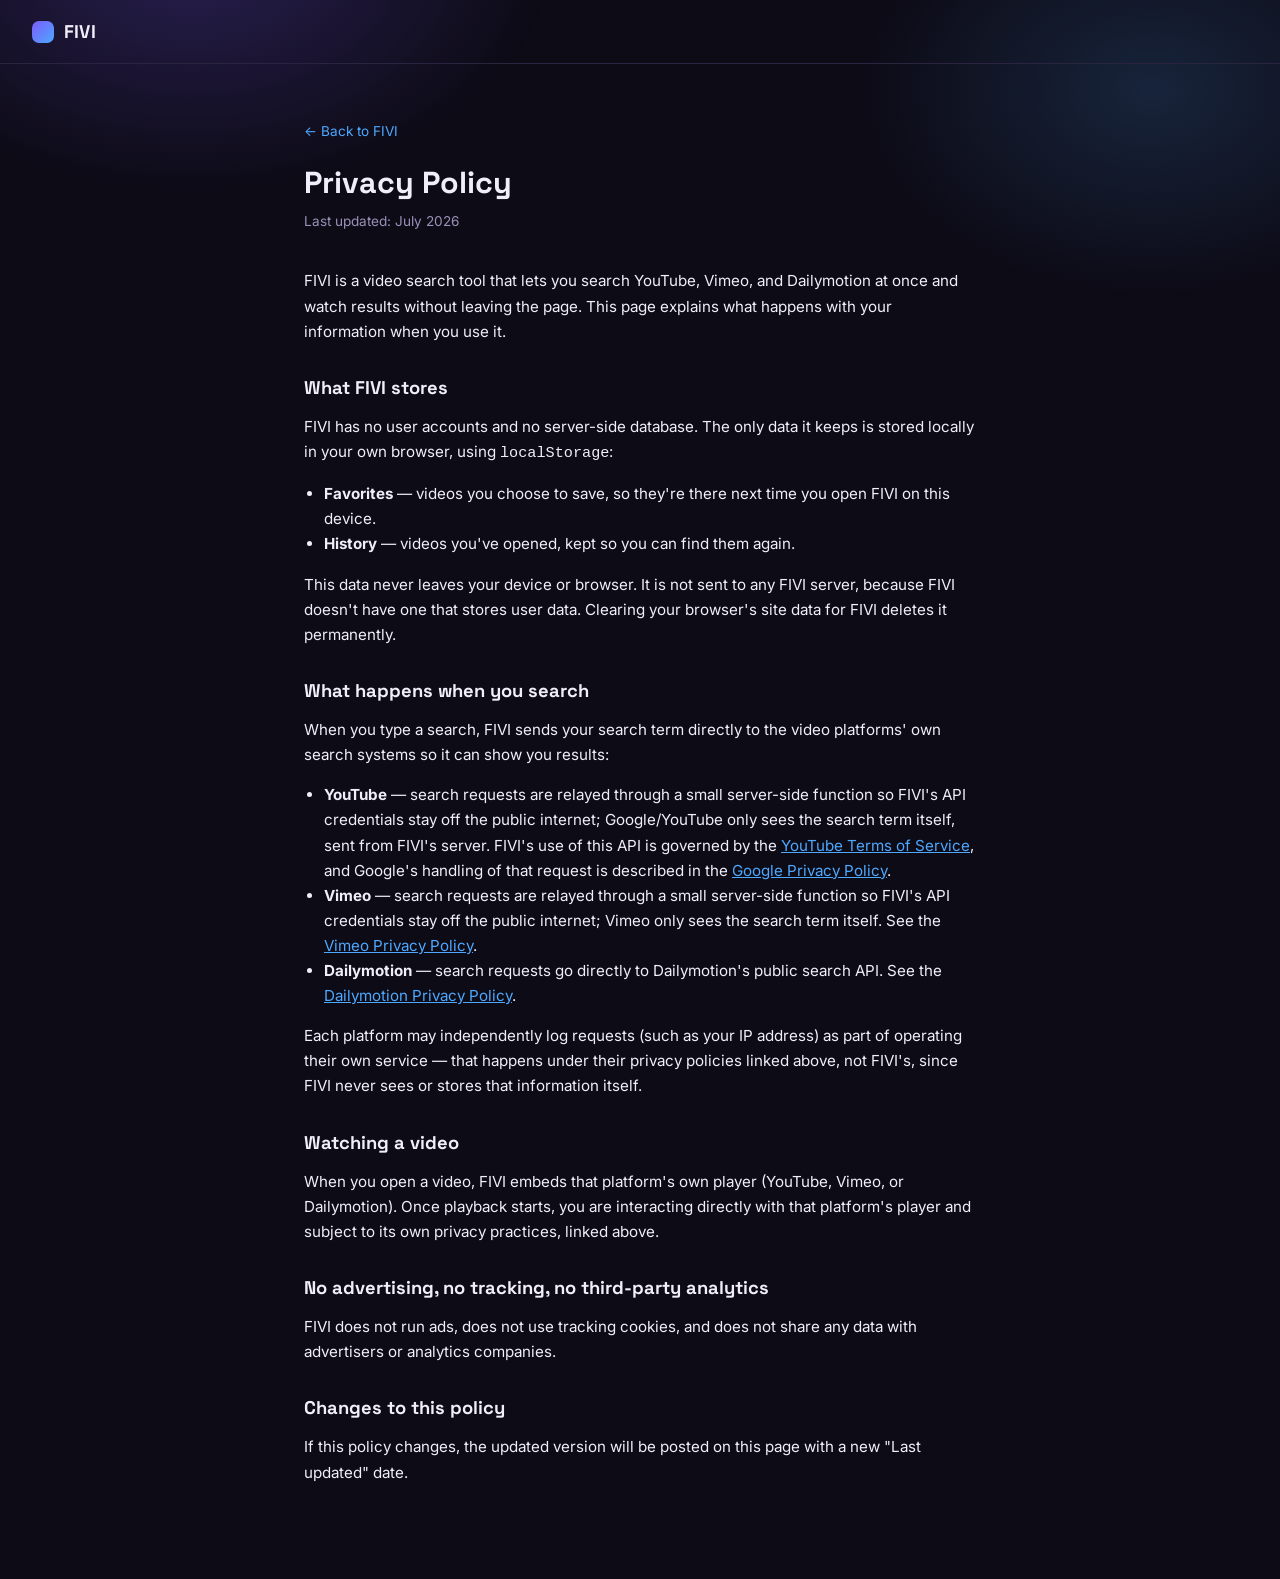
==== privacy.html @ b376f5f0 "Add files via upload" ====
<!DOCTYPE html>
<html lang="en">
<head>
<meta charset="UTF-8">
<meta name="viewport" content="width=device-width, initial-scale=1.0">
<title>Privacy Policy — FIVI</title>
<link rel="preconnect" href="https://fonts.googleapis.com">
<link href="https://fonts.googleapis.com/css2?family=Space+Grotesk:wght@500;600;700&family=Inter:wght@400;500;600&family=JetBrains+Mono:wght@500&display=swap" rel="stylesheet">
<link rel="stylesheet" href="styles.css">
<style>
  .legal{ max-width:720px; margin:0 auto; padding:56px 24px 80px; position:relative; z-index:1; }
  .legal h1{ font-family:var(--font-display); font-size:1.9rem; margin:0 0 8px; }
  .legal .updated{ color:var(--muted); font-size:0.85rem; margin:0 0 36px; }
  .legal h2{ font-family:var(--font-display); font-size:1.15rem; margin:32px 0 10px; }
  .legal p, .legal li{ color:var(--text); font-size:0.95rem; line-height:1.65; }
  .legal ul{ padding-left:20px; margin:10px 0; }
  .legal a{ color:var(--blue); }
  .back-link{ display:inline-block; margin-bottom:24px; color:var(--muted); font-size:0.85rem; text-decoration:none; }
  .back-link:hover{ color:var(--text); }
</style>
</head>
<body>

<div class="bg-glow"></div>

<header class="topbar">
  <div class="brand">
    <span class="brand-mark"></span>
    <span class="brand-name">FIVI</span>
  </div>
</header>

<main class="legal">
  <a class="back-link" href="index.html">← Back to FIVI</a>
  <h1>Privacy Policy</h1>
  <p class="updated">Last updated: July 2026</p>

  <p>
    FIVI is a video search tool that lets you search YouTube, Vimeo, and Dailymotion
    at once and watch results without leaving the page. This page explains what
    happens with your information when you use it.
  </p>

  <h2>What FIVI stores</h2>
  <p>
    FIVI has no user accounts and no server-side database. The only data it keeps
    is stored locally in your own browser, using <code>localStorage</code>:
  </p>
  <ul>
    <li><strong>Favorites</strong> — videos you choose to save, so they're there next time you open FIVI on this device.</li>
    <li><strong>History</strong> — videos you've opened, kept so you can find them again.</li>
  </ul>
  <p>
    This data never leaves your device or browser. It is not sent to any FIVI
    server, because FIVI doesn't have one that stores user data. Clearing your
    browser's site data for FIVI deletes it permanently.
  </p>

  <h2>What happens when you search</h2>
  <p>
    When you type a search, FIVI sends your search term directly to the video
    platforms' own search systems so it can show you results:
  </p>
  <ul>
    <li>
      <strong>YouTube</strong> — search requests are relayed through a small server-side
      function so FIVI's API credentials stay off the public internet; Google/YouTube
      only sees the search term itself, sent from FIVI's server. FIVI's use of this
      API is governed by the
      <a href="https://www.youtube.com/t/terms" target="_blank" rel="noopener">YouTube Terms of Service</a>,
      and Google's handling of that request is described in the
      <a href="https://www.google.com/policies/privacy" target="_blank" rel="noopener">Google Privacy Policy</a>.
    </li>
    <li>
      <strong>Vimeo</strong> — search requests are relayed through a small server-side
      function so FIVI's API credentials stay off the public internet; Vimeo only
      sees the search term itself. See the
      <a href="https://vimeo.com/privacy" target="_blank" rel="noopener">Vimeo Privacy Policy</a>.
    </li>
    <li>
      <strong>Dailymotion</strong> — search requests go directly to Dailymotion's
      public search API. See the
      <a href="https://legal.dailymotion.com/en/privacy-policy/" target="_blank" rel="noopener">Dailymotion Privacy Policy</a>.
    </li>
  </ul>
  <p>
    Each platform may independently log requests (such as your IP address) as part
    of operating their own service — that happens under their privacy policies
    linked above, not FIVI's, since FIVI never sees or stores that information itself.
  </p>

  <h2>Watching a video</h2>
  <p>
    When you open a video, FIVI embeds that platform's own player (YouTube, Vimeo,
    or Dailymotion). Once playback starts, you are interacting directly with that
    platform's player and subject to its own privacy practices, linked above.
  </p>

  <h2>No advertising, no tracking, no third-party analytics</h2>
  <p>
    FIVI does not run ads, does not use tracking cookies, and does not share any
    data with advertisers or analytics companies.
  </p>

  <h2>Changes to this policy</h2>
  <p>
    If this policy changes, the updated version will be posted on this page with a
    new "Last updated" date.
  </p>
</main>

</body>
</html>
---- styles.css ----
:root{
  --bg:#0d0b16;
  --panel:#161225;
  --panel-2:#1d1830;
  --border:#2a2440;
  --text:#f1eefb;
  --muted:#9a90b8;
  --violet:#7c5cfc;
  --blue:#4ea8ff;
  --youtube:#ff5470;
  --vimeo:#4ecdc4;
  --twitch:#a78bfa;
  --dailymotion:#ffb347;

  --font-display:'Space Grotesk', sans-serif;
  --font-body:'Inter', sans-serif;
  --font-mono:'JetBrains Mono', monospace;
}

*{box-sizing:border-box;}
html,body{margin:0;padding:0;}

body{
  background:var(--bg);
  color:var(--text);
  font-family:var(--font-body);
  min-height:100vh;
  position:relative;
  overflow-x:hidden;
}

.bg-glow{
  position:fixed;
  inset:0;
  z-index:0;
  background:
    radial-gradient(600px 400px at 15% -5%, rgba(124,92,252,0.25), transparent 60%),
    radial-gradient(500px 350px at 90% 10%, rgba(78,168,255,0.16), transparent 60%);
  pointer-events:none;
}

@media (prefers-reduced-motion: no-preference){
  .bg-glow{ animation:drift 18s ease-in-out infinite alternate; }
}
@keyframes drift{
  from{ opacity:0.85; }
  to{ opacity:1; transform:translateY(10px); }
}

header,main,.player-overlay{ position:relative; z-index:1; }

/* ---------- Topbar ---------- */
.topbar{
  display:flex;
  align-items:center;
  justify-content:space-between;
  padding:20px 32px;
  border-bottom:1px solid var(--border);
}
.brand{ display:flex; align-items:center; gap:10px; }
.brand-mark{
  width:22px; height:22px; border-radius:7px;
  background:linear-gradient(135deg, var(--violet), var(--blue));
  display:inline-block;
}
.brand-name{
  font-family:var(--font-display);
  font-weight:700;
  font-size:1.15rem;
  letter-spacing:0.01em;
}
.tabs{ display:flex; gap:4px; background:var(--panel); padding:4px; border-radius:12px; border:1px solid var(--border); }
.tab{
  background:transparent; border:none; color:var(--muted);
  font-family:var(--font-body); font-weight:600; font-size:0.9rem;
  padding:8px 16px; border-radius:9px; cursor:pointer;
  transition:background .15s ease, color .15s ease;
}
.tab:hover{ color:var(--text); }
.tab.active{ background:var(--panel-2); color:var(--text); }

/* ---------- Hero / search ---------- */
.search-hero{
  max-width:760px;
  margin:64px auto 32px;
  padding:0 24px;
  text-align:center;
}
.search-hero h1{
  font-family:var(--font-display);
  font-size:2.4rem;
  line-height:1.2;
  font-weight:700;
  margin:0 0 12px;
}
.accent{
  background:linear-gradient(90deg, var(--violet), var(--blue));
  -webkit-background-clip:text;
  background-clip:text;
  color:transparent;
}
.sub{ color:var(--muted); font-size:1rem; margin:0 0 32px; }

.search-bar{
  display:flex;
  align-items:center;
  gap:10px;
  background:var(--panel);
  border:1px solid var(--border);
  border-radius:14px;
  padding:6px 8px 6px 16px;
  transition:border-color .15s ease, box-shadow .15s ease;
}
.search-bar:focus-within{
  border-color:var(--violet);
  box-shadow:0 0 0 3px rgba(124,92,252,0.18);
}
.search-icon{ width:18px; height:18px; color:var(--muted); flex-shrink:0; }
.search-bar input{
  flex:1;
  background:transparent;
  border:none;
  outline:none;
  color:var(--text);
  font-family:var(--font-body);
  font-size:1rem;
  padding:10px 0;
}
.search-bar input::placeholder{ color:var(--muted); }
.search-bar button{
  background:linear-gradient(90deg, var(--violet), var(--blue));
  border:none;
  color:#0d0b16;
  font-family:var(--font-body);
  font-weight:600;
  font-size:0.9rem;
  padding:10px 20px;
  border-radius:10px;
  cursor:pointer;
  transition:opacity .15s ease;
}
.search-bar button:hover{ opacity:0.88; }

.platform-pills{
  display:flex;
  flex-wrap:wrap;
  justify-content:center;
  gap:8px;
  margin-top:20px;
}
.pill{
  display:flex; align-items:center; gap:7px;
  background:var(--panel);
  border:1px solid var(--border);
  color:var(--muted);
  font-family:var(--font-mono);
  font-size:0.78rem;
  letter-spacing:0.02em;
  padding:7px 14px;
  border-radius:999px;
  cursor:pointer;
  transition:border-color .15s ease, color .15s ease, background .15s ease;
}
.pill:hover{ color:var(--text); }
.pill.active{
  color:var(--text);
  background:var(--panel-2);
  border-color:var(--violet);
  box-shadow:0 0 0 3px rgba(124,92,252,0.14);
}
.dot{ width:8px; height:8px; border-radius:50%; display:inline-block; }
.dot-all{ background:conic-gradient(var(--youtube),var(--vimeo),var(--twitch),var(--dailymotion)); }
.dot-youtube{ background:var(--youtube); }
.dot-vimeo{ background:var(--vimeo); }
.dot-twitch{ background:var(--twitch); }
.dot-dailymotion{ background:var(--dailymotion); }

/* ---------- Status / empty state ---------- */
.status{
  max-width:760px; margin:0 auto 8px; padding:0 24px;
  color:var(--muted); font-size:0.9rem; text-align:center;
}
.empty-state{
  max-width:420px;
  margin:64px auto;
  text-align:center;
  color:var(--muted);
}
.empty-glyph{
  width:56px; height:56px; margin:0 auto 18px;
  border-radius:16px;
  background:linear-gradient(135deg, rgba(124,92,252,0.25), rgba(78,168,255,0.18));
  border:1px solid var(--border);
}
.empty-state h2{ font-family:var(--font-display); color:var(--text); font-size:1.15rem; margin:0 0 6px; }
.empty-state p{ font-size:0.92rem; margin:0; }

/* ---------- Grid & cards ---------- */
.grid{
  display:grid;
  grid-template-columns:repeat(auto-fill, minmax(260px, 1fr));
  gap:20px;
  max-width:1280px;
  margin:0 auto;
  padding:0 32px 64px;
}
.card{
  background:var(--panel);
  border:1px solid var(--border);
  border-radius:16px;
  overflow:hidden;
  display:flex;
  flex-direction:column;
  position:relative;
  transition:border-color .15s ease, transform .15s ease;
}
.card:hover{ border-color:var(--violet); transform:translateY(-2px); }

.card-thumb-btn{
  border:none; padding:0; margin:0; cursor:pointer;
  position:relative;
  aspect-ratio:16/9;
  width:100%;
  background:var(--panel-2);
}
.card-thumb{ width:100%; height:100%; object-fit:cover; display:block; }
.card-duration{
  position:absolute; right:8px; bottom:8px;
  background:rgba(13,11,22,0.85);
  color:var(--text);
  font-family:var(--font-mono);
  font-size:0.72rem;
  padding:2px 6px;
  border-radius:6px;
}
.card-platform-badge{
  position:absolute; left:8px; top:8px;
  font-family:var(--font-mono);
  font-size:0.68rem;
  padding:3px 8px;
  border-radius:999px;
  color:#0d0b16;
  font-weight:600;
  text-transform:uppercase;
}
.card-body{ padding:12px 14px 14px; flex:1; }
.card-title{
  font-family:var(--font-body);
  font-weight:600;
  font-size:0.92rem;
  line-height:1.35;
  margin:0 0 6px;
  display:-webkit-box;
  -webkit-line-clamp:2;
  -webkit-box-orient:vertical;
  overflow:hidden;
}
.card-channel{ color:var(--muted); font-size:0.8rem; margin:0; }
.card-fav{
  position:absolute; top:10px; right:10px;
  width:30px; height:30px;
  border-radius:8px;
  border:1px solid var(--border);
  background:rgba(13,11,22,0.75);
  color:var(--text);
  cursor:pointer;
  font-size:0.95rem;
  display:none;
  align-items:center; justify-content:center;
}
.card-thumb-btn:hover ~ .card-fav,
.card-fav:hover,
.card-fav.saved{ display:flex; }
.card-fav.saved{ color:#ffd166; border-color:#ffd166; }

/* ---------- Player overlay ---------- */
.player-overlay{
  position:fixed; inset:0; z-index:50;
  background:rgba(8,6,14,0.85);
  backdrop-filter:blur(6px);
  display:flex; align-items:center; justify-content:center;
  padding:24px;
}
.player-box{
  width:100%; max-width:920px;
  background:var(--panel);
  border:1px solid var(--border);
  border-radius:18px;
  overflow:hidden;
  position:relative;
}
.player-close{
  position:absolute; top:12px; right:12px; z-index:2;
  width:36px; height:36px; border-radius:10px;
  background:rgba(13,11,22,0.7);
  border:1px solid var(--border);
  color:var(--text);
  cursor:pointer;
  font-size:1rem;
}
.player-frame-wrap{ aspect-ratio:16/9; width:100%; background:#000; }
.player-frame-wrap iframe{ width:100%; height:100%; border:none; display:block; }
.player-meta{ padding:16px 18px 20px; display:flex; flex-direction:column; gap:10px; }
.player-meta h3{ font-family:var(--font-display); font-size:1.05rem; margin:0; }
.player-actions{ display:flex; align-items:center; justify-content:space-between; }
.ghost-btn{
  background:transparent; border:1px solid var(--border); color:var(--text);
  padding:8px 14px; border-radius:10px; cursor:pointer; font-size:0.85rem;
}
.ghost-btn:hover{ border-color:var(--violet); }
.tag{
  font-family:var(--font-mono); font-size:0.7rem; text-transform:uppercase;
  padding:4px 10px; border-radius:999px; color:#0d0b16; font-weight:600;
}

/* ---------- Responsive ---------- */
@media (max-width:640px){
  .topbar{ padding:16px; flex-direction:column; gap:12px; }
  .search-hero{ margin:36px auto 24px; }
  .search-hero h1{ font-size:1.7rem; }
  .grid{ padding:0 16px 48px; grid-template-columns:repeat(auto-fill, minmax(150px, 1fr)); gap:14px; }
}

/* ---------- Footer ---------- */
.site-footer{
  max-width:1280px;
  margin:0 auto;
  padding:24px 32px 40px;
  border-top:1px solid var(--border);
  text-align:center;
}
.footer-note{
  color:var(--muted);
  font-size:0.8rem;
  max-width:640px;
  margin:0 auto 12px;
  line-height:1.5;
}
.footer-note a{ color:var(--muted); text-decoration:underline; }
.footer-note a:hover{ color:var(--text); }
.footer-links{
  display:flex;
  justify-content:center;
  align-items:center;
  gap:8px;
  flex-wrap:wrap;
  font-family:var(--font-mono);
  font-size:0.75rem;
}
.footer-links a{ color:var(--muted); text-decoration:none; }
.footer-links a:hover{ color:var(--violet); }
.footer-sep{ color:var(--border); }

:focus-visible{ outline:2px solid var(--blue); outline-offset:2px; }
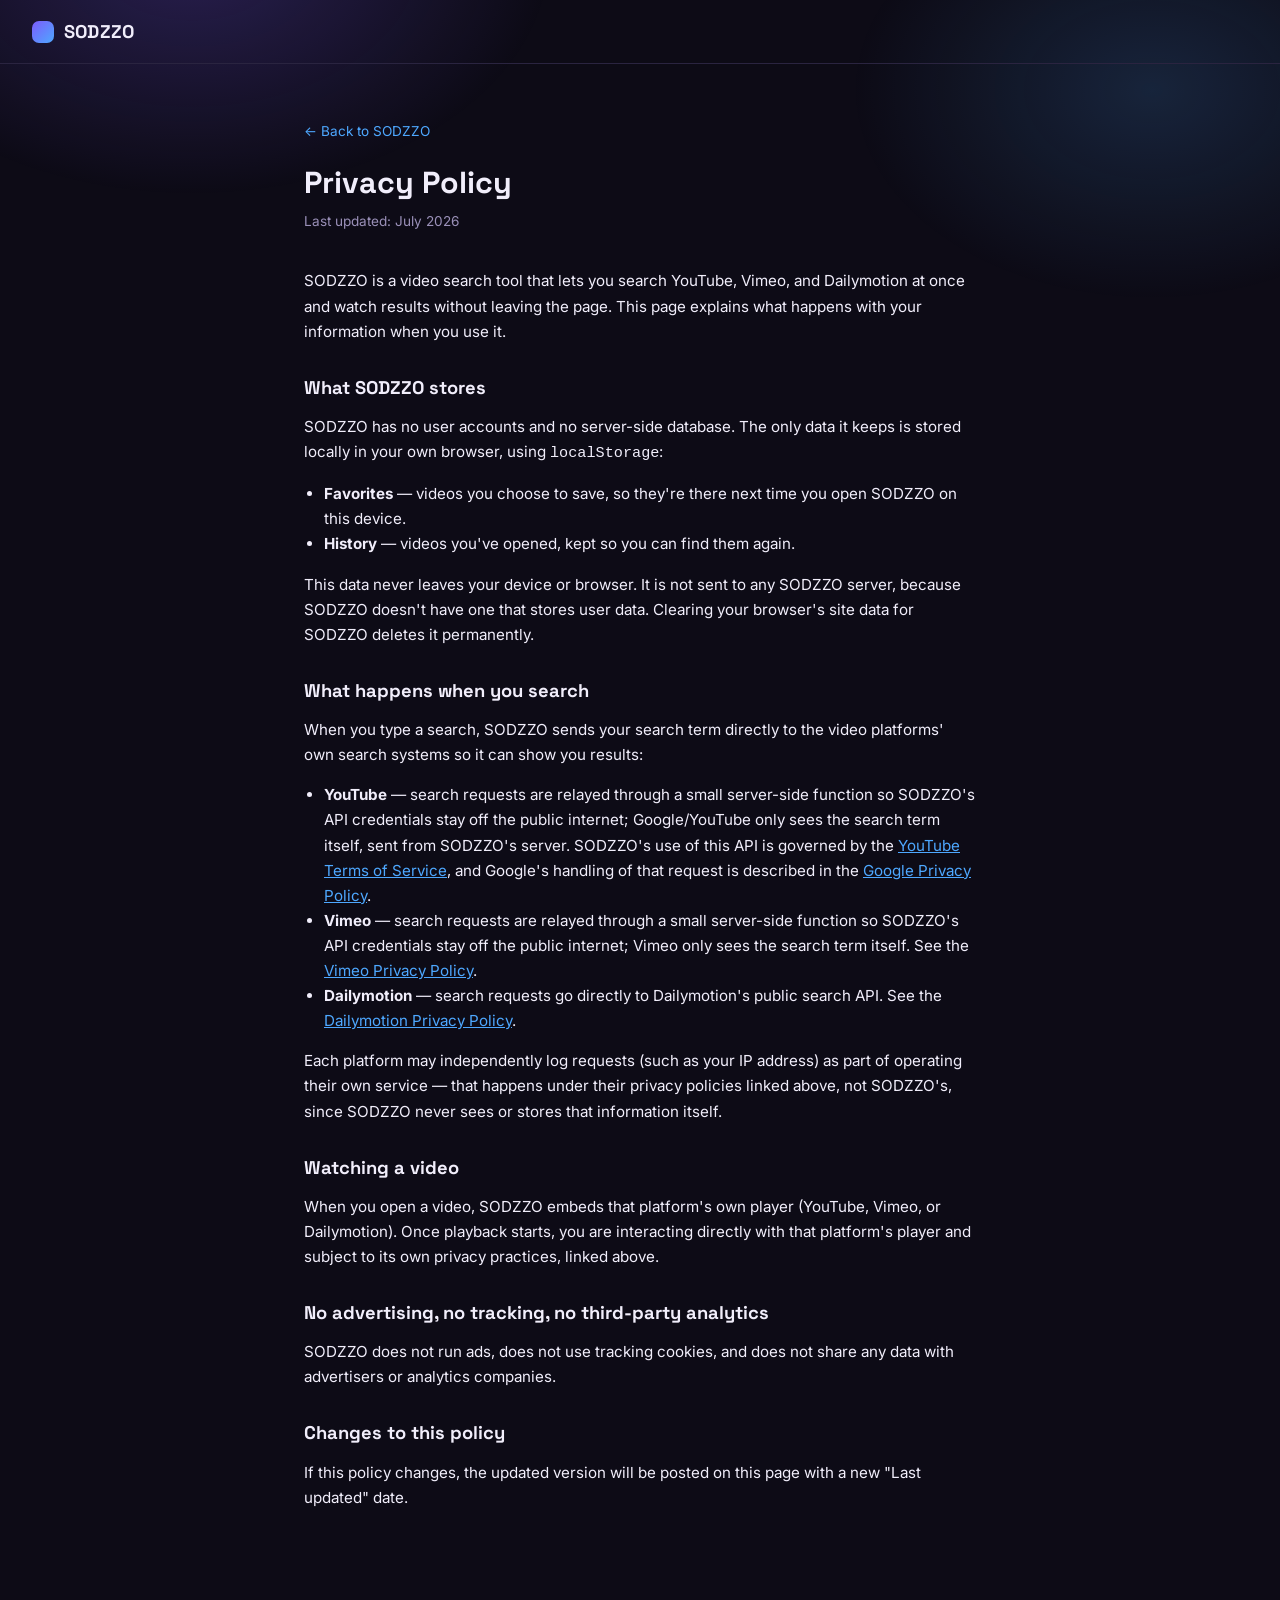
==== commit 8a95abf2: "Update privacy.html" ====
--- a/privacy.html
+++ b/privacy.html
@@ -3,7 +3,7 @@
 <head>
 <meta charset="UTF-8">
 <meta name="viewport" content="width=device-width, initial-scale=1.0">
-<title>Privacy Policy — FIVI</title>
+<title>Privacy Policy — SODZZO</title>
 <link rel="preconnect" href="https://fonts.googleapis.com">
 <link href="https://fonts.googleapis.com/css2?family=Space+Grotesk:wght@500;600;700&family=Inter:wght@400;500;600&family=JetBrains+Mono:wght@500&display=swap" rel="stylesheet">
 <link rel="stylesheet" href="styles.css">
@@ -26,46 +26,46 @@
 <header class="topbar">
   <div class="brand">
     <span class="brand-mark"></span>
-    <span class="brand-name">FIVI</span>
+    <span class="brand-name">SODZZO</span>
   </div>
 </header>
 
 <main class="legal">
-  <a class="back-link" href="index.html">← Back to FIVI</a>
+  <a class="back-link" href="index.html">← Back to SODZZO</a>
   <h1>Privacy Policy</h1>
   <p class="updated">Last updated: July 2026</p>
 
   <p>
-    FIVI is a video search tool that lets you search YouTube, Vimeo, and Dailymotion
+    SODZZO is a video search tool that lets you search YouTube, Vimeo, and Dailymotion
     at once and watch results without leaving the page. This page explains what
     happens with your information when you use it.
   </p>
 
-  <h2>What FIVI stores</h2>
+  <h2>What SODZZO stores</h2>
   <p>
-    FIVI has no user accounts and no server-side database. The only data it keeps
+    SODZZO has no user accounts and no server-side database. The only data it keeps
     is stored locally in your own browser, using <code>localStorage</code>:
   </p>
   <ul>
-    <li><strong>Favorites</strong> — videos you choose to save, so they're there next time you open FIVI on this device.</li>
+    <li><strong>Favorites</strong> — videos you choose to save, so they're there next time you open SODZZO on this device.</li>
     <li><strong>History</strong> — videos you've opened, kept so you can find them again.</li>
   </ul>
   <p>
-    This data never leaves your device or browser. It is not sent to any FIVI
-    server, because FIVI doesn't have one that stores user data. Clearing your
-    browser's site data for FIVI deletes it permanently.
+    This data never leaves your device or browser. It is not sent to any SODZZO
+    server, because SODZZO doesn't have one that stores user data. Clearing your
+    browser's site data for SODZZO deletes it permanently.
   </p>
 
   <h2>What happens when you search</h2>
   <p>
-    When you type a search, FIVI sends your search term directly to the video
+    When you type a search, SODZZO sends your search term directly to the video
     platforms' own search systems so it can show you results:
   </p>
   <ul>
     <li>
       <strong>YouTube</strong> — search requests are relayed through a small server-side
-      function so FIVI's API credentials stay off the public internet; Google/YouTube
-      only sees the search term itself, sent from FIVI's server. FIVI's use of this
+      function so SODZZO's API credentials stay off the public internet; Google/YouTube
+      only sees the search term itself, sent from SODZZO's server. SODZZO's use of this
       API is governed by the
       <a href="https://www.youtube.com/t/terms" target="_blank" rel="noopener">YouTube Terms of Service</a>,
       and Google's handling of that request is described in the
@@ -73,7 +73,7 @@
     </li>
     <li>
       <strong>Vimeo</strong> — search requests are relayed through a small server-side
-      function so FIVI's API credentials stay off the public internet; Vimeo only
+      function so SODZZO's API credentials stay off the public internet; Vimeo only
       sees the search term itself. See the
       <a href="https://vimeo.com/privacy" target="_blank" rel="noopener">Vimeo Privacy Policy</a>.
     </li>
@@ -86,19 +86,19 @@
   <p>
     Each platform may independently log requests (such as your IP address) as part
     of operating their own service — that happens under their privacy policies
-    linked above, not FIVI's, since FIVI never sees or stores that information itself.
+    linked above, not SODZZO's, since SODZZO never sees or stores that information itself.
   </p>
 
   <h2>Watching a video</h2>
   <p>
-    When you open a video, FIVI embeds that platform's own player (YouTube, Vimeo,
+    When you open a video, SODZZO embeds that platform's own player (YouTube, Vimeo,
     or Dailymotion). Once playback starts, you are interacting directly with that
     platform's player and subject to its own privacy practices, linked above.
   </p>
 
   <h2>No advertising, no tracking, no third-party analytics</h2>
   <p>
-    FIVI does not run ads, does not use tracking cookies, and does not share any
+    SODZZO does not run ads, does not use tracking cookies, and does not share any
     data with advertisers or analytics companies.
   </p>
 
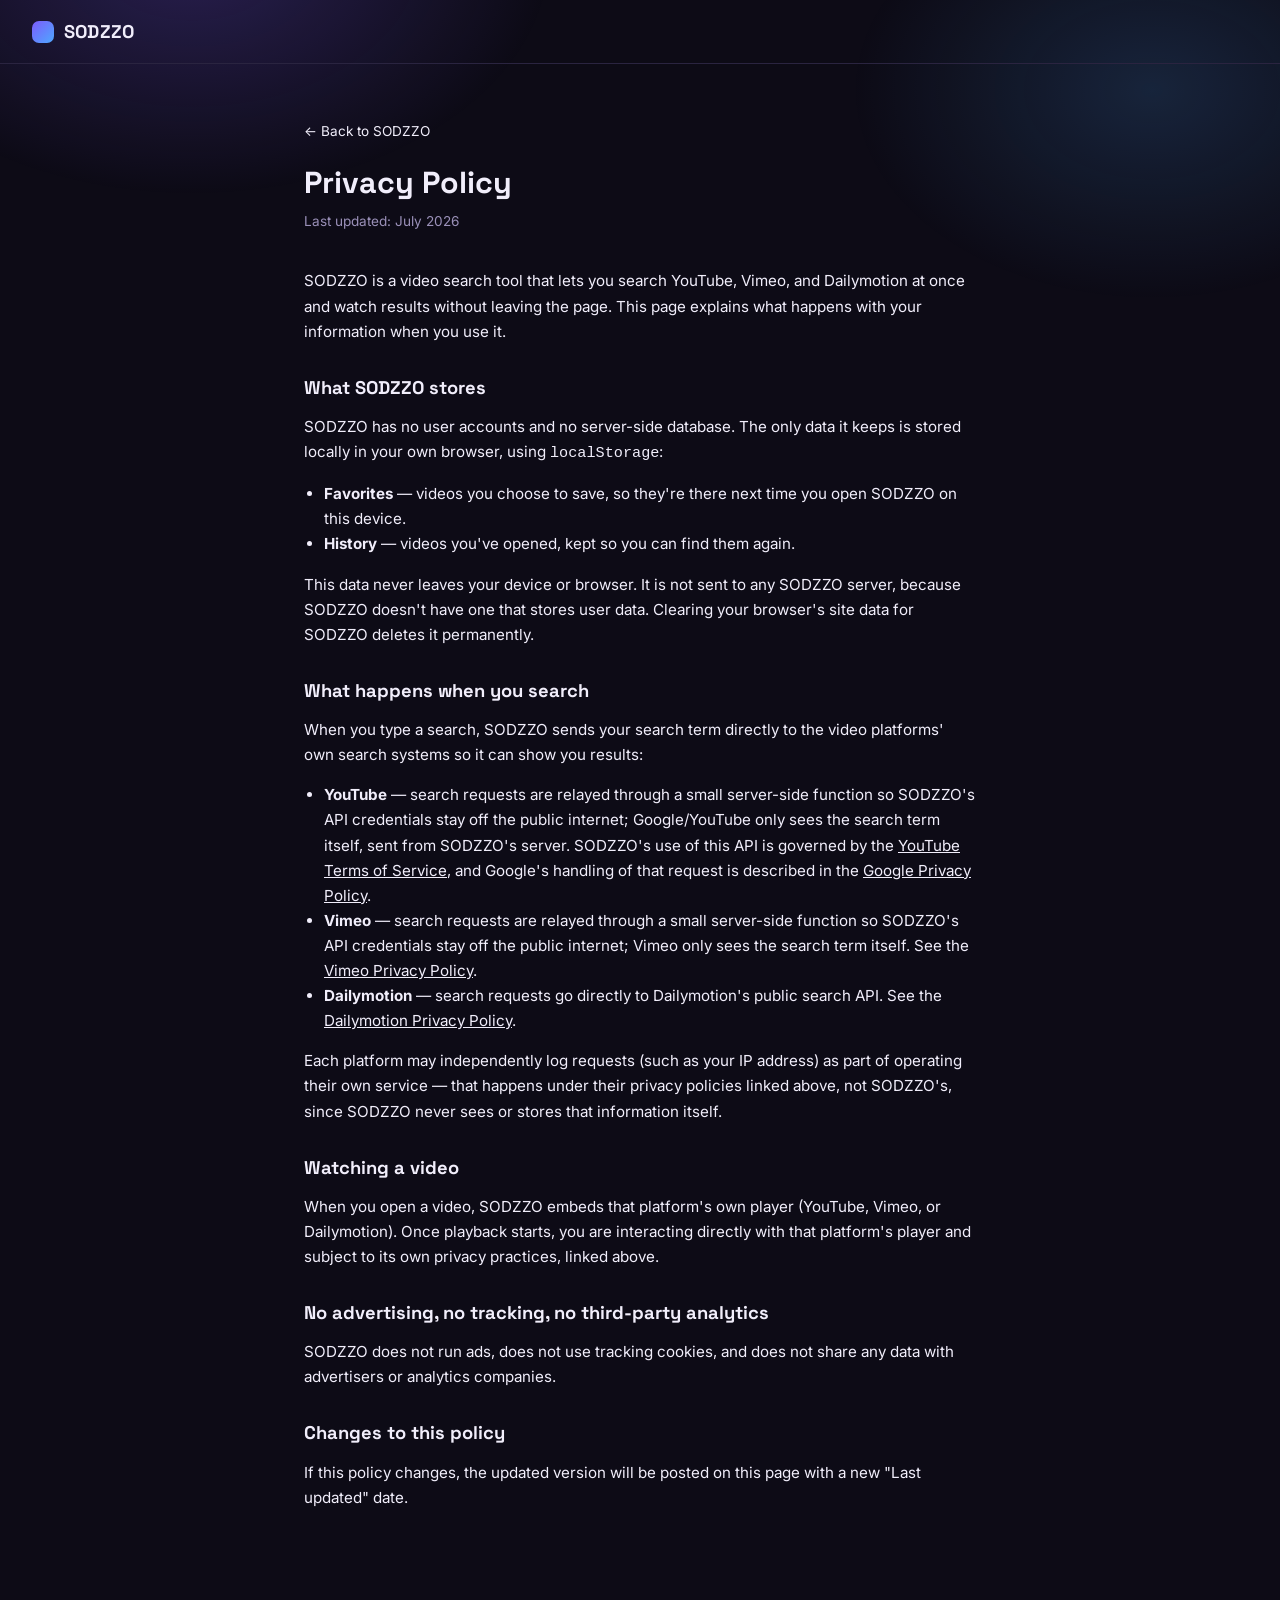
==== commit 4c19f2ba: "Change link color from blue to bright red" ====
--- a/privacy.html
+++ b/privacy.html
@@ -14,7 +14,7 @@
   .legal h2{ font-family:var(--font-display); font-size:1.15rem; margin:32px 0 10px; }
   .legal p, .legal li{ color:var(--text); font-size:0.95rem; line-height:1.65; }
   .legal ul{ padding-left:20px; margin:10px 0; }
-  .legal a{ color:var(--blue); }
+  .legal a{ color:var(--red-bright); }
   .back-link{ display:inline-block; margin-bottom:24px; color:var(--muted); font-size:0.85rem; text-decoration:none; }
   .back-link:hover{ color:var(--text); }
 </style>
